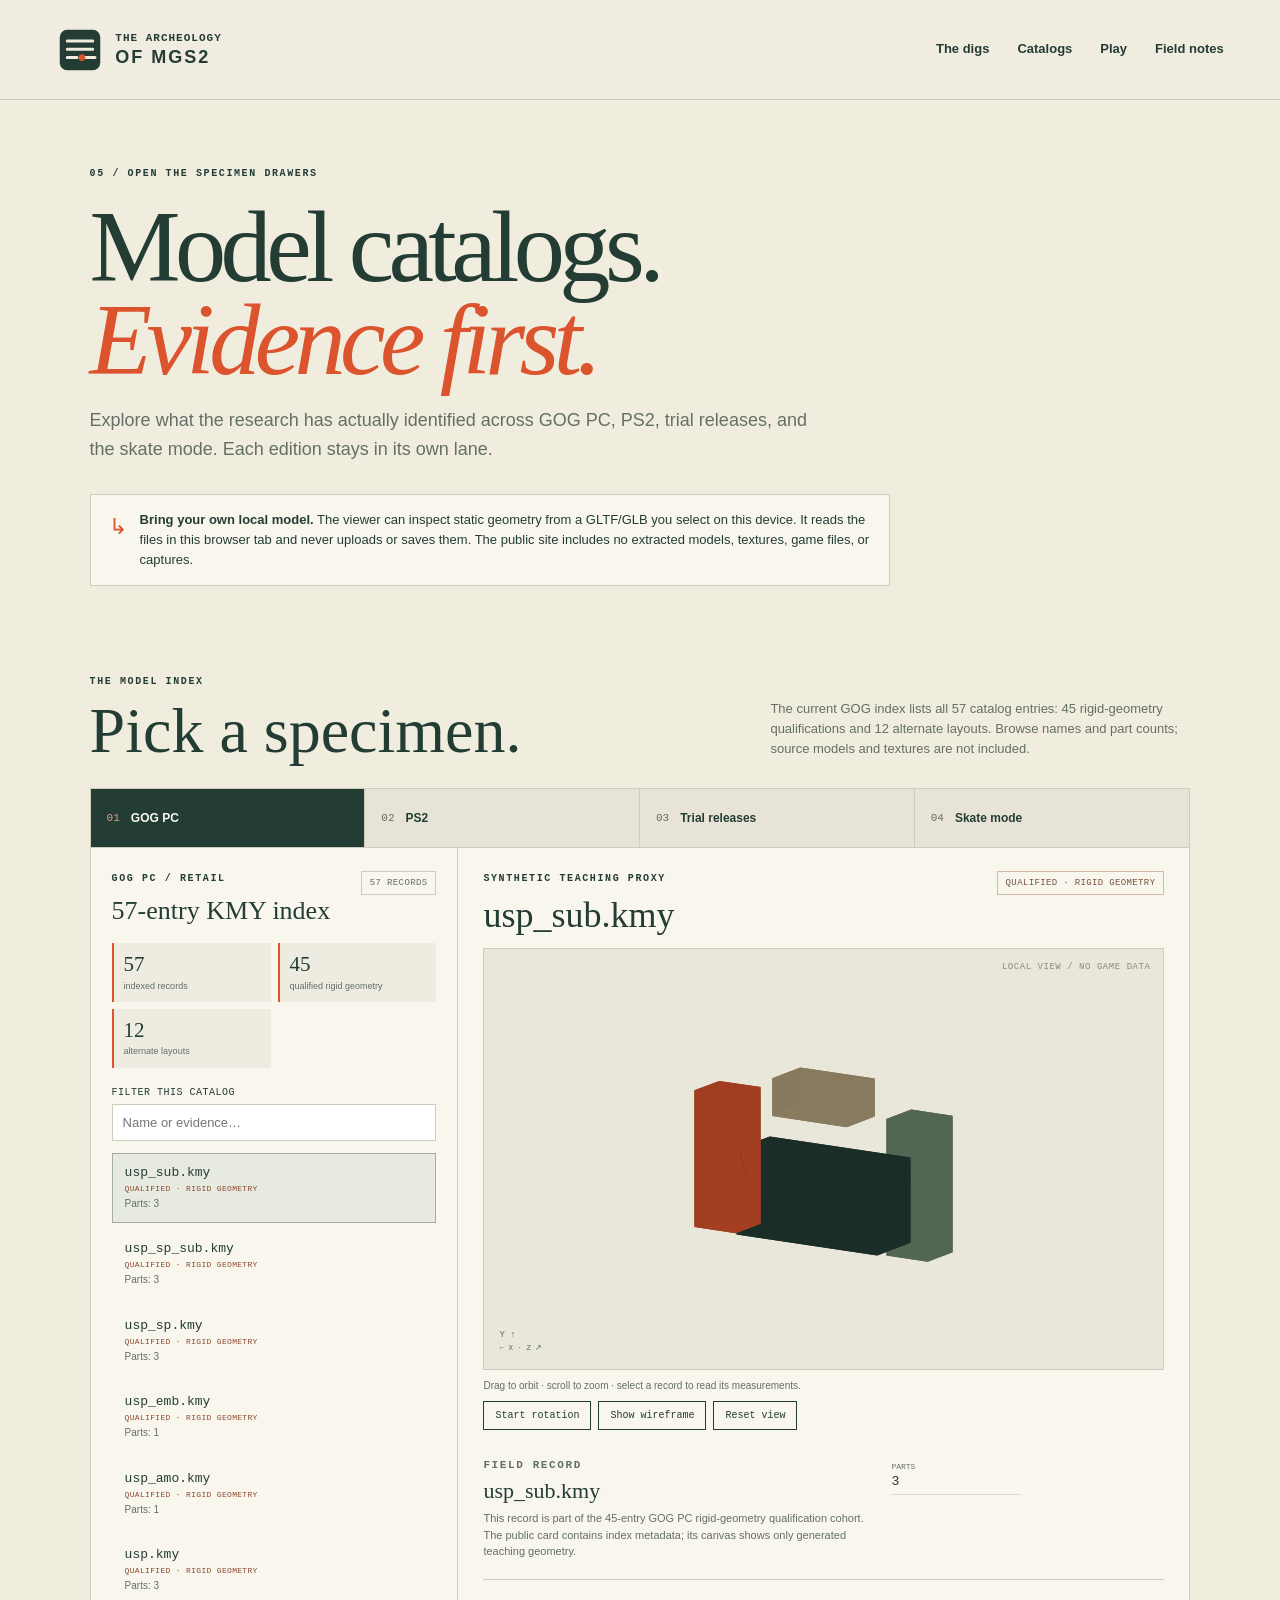
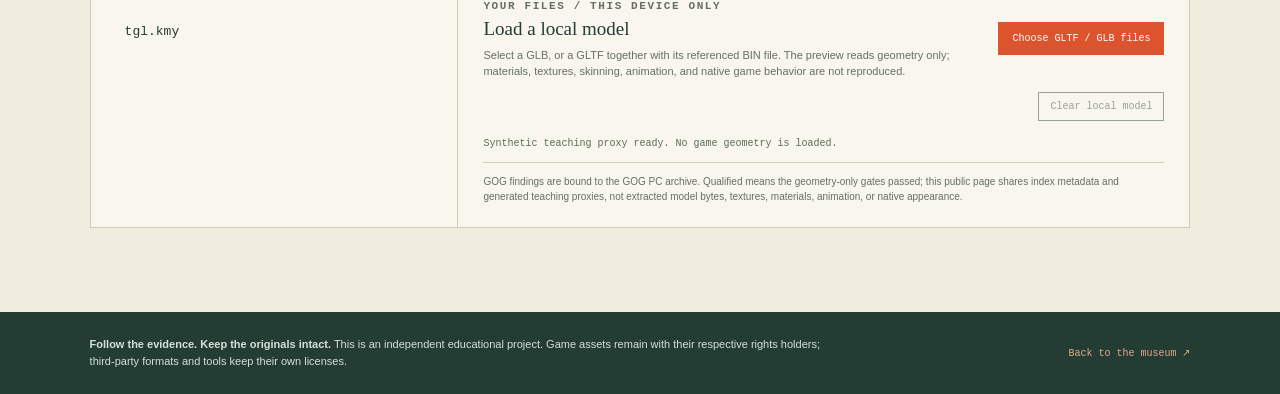
==== catalog.html @ cdf7284d "Add interactive model catalogs for MGS2 research" ====
<!doctype html>
<html lang="en">
<head>
  <meta charset="utf-8">
  <meta name="viewport" content="width=device-width,initial-scale=1">
  <meta name="theme-color" content="#233d35">
  <meta name="description" content="Browse evidence-backed MGS2 model catalogs and inspect synthetic teaching proxies or geometry from files on your own device.">
  <title>Model catalogs — The Archeology of MGS2</title>
  <link rel="icon" href="favicon.svg?v=20261018-archaeology-mark" type="image/svg+xml">
  <link rel="stylesheet" href="styles.css?v=20261018-archaeology-mark">
  <link rel="stylesheet" href="catalog.css">
  <script src="catalog.js" defer></script>
</head>
<body class="catalog-page">
  <a class="skip" href="#main">Skip to the catalog</a>
  <header class="site-header">
    <a class="brand" href="index.html" aria-label="The Archeology of MGS2 home"><svg class="brand-mark" viewBox="0 0 64 64" aria-hidden="true" focusable="false"><rect x="5" y="5" width="54" height="54" rx="10" fill="#233d35"/><path d="M15 20h34M15 31h34M15 42h13m11 0h13" fill="none" stroke="#f0eddf" stroke-width="4" stroke-linecap="round"/><circle cx="34.5" cy="42" r="4.5" fill="#db542d"/></svg><span>THE ARCHEOLOGY<br><b>OF MGS2</b></span></a>
    <nav aria-label="Main navigation"><a href="index.html#expeditions">The digs</a><a href="catalog.html" aria-current="page">Catalogs</a><a href="index.html#motion-table">Play</a><a href="PROGRESS_2026-10-18.md">Field notes</a></nav>
  </header>

  <main id="main">
    <section class="catalog-intro">
      <p class="eyebrow">05 / OPEN THE SPECIMEN DRAWERS</p>
      <h1>Model catalogs.<br><em>Evidence first.</em></h1>
      <p class="catalog-lede">Explore what the research has actually identified across GOG PC, PS2, trial releases, and the skate mode. Each edition stays in its own lane.</p>
      <div class="catalog-boundary"><span aria-hidden="true">↳</span><p><strong>Bring your own local model.</strong> The viewer can inspect static geometry from a GLTF/GLB you select on this device. It reads the files in this browser tab and never uploads or saves them. The public site includes no extracted models, textures, game files, or captures.</p></div>
    </section>

    <section class="catalog-room" id="catalog-picker" aria-labelledby="catalog-room-title">
      <div class="catalog-room-heading">
        <div><p class="eyebrow">THE MODEL INDEX</p><h2 id="catalog-room-title">Pick a specimen.</h2></div>
        <p id="catalog-summary">A small record can still tell a big story. Open an entry to inspect its evidence and a synthetic structural proxy.</p>
      </div>
      <div class="catalog-tabs" role="tablist" aria-label="Model catalogs">
        <button class="catalog-tab" id="catalog-tab-gog" role="tab" aria-selected="true" aria-controls="catalog-panel" data-edition="gog"><span>01</span> GOG PC</button>
        <button class="catalog-tab" id="catalog-tab-ps2" role="tab" aria-selected="false" aria-controls="catalog-panel" data-edition="ps2" tabindex="-1"><span>02</span> PS2</button>
        <button class="catalog-tab" id="catalog-tab-trials" role="tab" aria-selected="false" aria-controls="catalog-panel" data-edition="trials" tabindex="-1"><span>03</span> Trial releases</button>
        <button class="catalog-tab" id="catalog-tab-skate" role="tab" aria-selected="false" aria-controls="catalog-panel" data-edition="skate" tabindex="-1"><span>04</span> Skate mode</button>
      </div>
      <div class="catalog-layout" id="catalog-panel" role="tabpanel" aria-labelledby="catalog-tab-gog" tabindex="0">
        <aside class="catalog-index" aria-label="Catalog entries">
          <div class="index-heading"><div><p class="eyebrow" id="catalog-kicker">GOG PC / RETAIL</p><h3 id="catalog-title">Qualified specimens</h3></div><span class="catalog-count" id="catalog-count">5 records</span></div>
          <div class="catalog-stats" id="catalog-stats"></div>
          <label class="search-label" for="catalog-search">Filter this catalog</label>
          <input id="catalog-search" type="search" placeholder="Name or evidence…" autocomplete="off">
          <div id="catalog-results" class="catalog-results" role="listbox" aria-label="Specimens"></div>
        </aside>

        <section class="specimen-viewer" aria-label="Interactive specimen preview">
          <div class="viewer-heading">
            <div><p class="eyebrow" id="viewer-label">SYNTHETIC TEACHING PROXY</p><h3 id="specimen-name">Loading catalog…</h3></div>
            <span id="specimen-state" class="status-pill">METADATA VIEW</span>
          </div>
          <div class="canvas-frame">
            <canvas id="specimen-canvas" tabindex="0" role="img" aria-label="Interactive synthetic geometry proxy" aria-describedby="viewer-help"></canvas>
            <span class="canvas-axis" aria-hidden="true">Y ↑<br><small>← X · Z ↗</small></span>
            <span class="canvas-stamp" aria-hidden="true">LOCAL VIEW / NO GAME DATA</span>
          </div>
          <p id="viewer-help" class="viewer-help">Drag to orbit · scroll to zoom · select a record to read its measurements.</p>
          <div class="viewer-controls" role="group" aria-label="Preview controls">
            <button id="auto-spin" type="button" aria-pressed="false">Start rotation</button>
            <button id="wireframe" type="button" aria-pressed="false">Show wireframe</button>
            <button id="reset-view" type="button">Reset view</button>
          </div>
          <div class="selected-record">
            <div><p class="eyebrow">FIELD RECORD</p><h4 id="record-title">—</h4><p id="record-description"></p></div>
            <dl id="record-metrics" class="record-metrics"></dl>
          </div>
          <div class="local-import">
            <div><p class="eyebrow">YOUR FILES / THIS DEVICE ONLY</p><h4>Load a local model</h4><p>Select a GLB, or a GLTF together with its referenced BIN file. The preview reads geometry only; materials, textures, skinning, animation, and native game behavior are not reproduced.</p></div>
            <label class="file-button" for="local-model-files">Choose GLTF / GLB files</label>
            <input id="local-model-files" type="file" accept=".gltf,.glb,.bin,model/gltf+json,model/gltf-binary" multiple>
            <button id="clear-local-model" type="button" disabled>Clear local model</button>
          </div>
          <p id="import-status" class="import-status" role="status" aria-live="polite">Synthetic teaching proxy ready. No game geometry is loaded.</p>
          <p id="catalog-boundary" class="catalog-note"></p>
        </section>
      </div>
    </section>
  </main>

  <footer class="catalog-footer"><p><strong>Follow the evidence. Keep the originals intact.</strong> This is an independent educational project. Game assets remain with their respective rights holders; third-party formats and tools keep their own licenses.</p><a href="index.html">Back to the museum ↗</a></footer>
</body>
</html>
---- styles.css ----
:root{--paper:#f0eddf;--paper-light:#f8f6ed;--ink:#233d35;--muted:#647065;--line:#cccdbd;--orange:#db542d;--lime:#dce5b6;--mono:ui-monospace,SFMono-Regular,Consolas,monospace;--sans:-apple-system,BlinkMacSystemFont,"Segoe UI",sans-serif;--serif:Georgia,"Times New Roman",serif}
*{box-sizing:border-box}html{scroll-behavior:smooth;scroll-padding-top:115px}body{margin:0;background:var(--paper);color:var(--ink);font-family:var(--sans);font-size:16px;line-height:1.55}button,input{font:inherit}button,a,input{-webkit-tap-highlight-color:transparent}button{color:inherit;cursor:pointer}a{color:inherit;text-decoration:none}button:focus-visible,a:focus-visible,input:focus-visible,canvas:focus-visible,[tabindex="0"]:focus-visible{outline:3px solid var(--orange);outline-offset:5px}button{border:0;background:none}::selection{background:var(--orange);color:white}.skip{position:fixed;top:-100px;left:20px;padding:12px;background:var(--ink);color:white;z-index:30}.skip:focus{top:12px}p{margin:0 0 1em}h1,h2,h3{margin:0;font-weight:500}em{font-weight:400;color:var(--orange)}.site-header{position:sticky;top:0;z-index:10;display:flex;align-items:center;justify-content:space-between;gap:24px;min-height:100px;padding:18px max(4.4vw,22px);background:rgba(240,237,223,.97);border-bottom:1px solid var(--line)}.brand{display:flex;align-items:center;gap:11px;flex-shrink:0;font-family:var(--mono);font-size:11px;font-weight:600;line-height:1.45;letter-spacing:1px}.brand b{font-size:18px;font-family:var(--sans);letter-spacing:2px;line-height:1.2}.brand-symbol{font-family:var(--sans);font-size:53px;line-height:1;color:var(--orange)}nav{display:flex;gap:28px;font-size:13px;font-weight:600}nav a{position:relative;padding:8px 0}nav a:after{content:"";position:absolute;bottom:2px;left:0;width:0;height:2px;background:var(--orange);transition:width .2s}nav a:hover:after{width:100%}.passport-button{display:flex;align-items:center;gap:8px;border:1px solid #9ba593;border-radius:3px;padding:9px 12px;font-family:var(--mono);font-size:11px;white-space:nowrap}.passport-button>span:first-child{font-size:20px}.passport-button>span:last-child{color:var(--orange);font-weight:bold}.hero,.section{max-width:1380px;margin:auto;padding-left:6%;padding-right:6%}.hero{display:grid;grid-template-columns:1fr 1.1fr;gap:6%;align-items:center;padding-top:66px;padding-bottom:78px}.eyebrow{font-family:var(--mono);font-size:10px;font-weight:600;letter-spacing:1.6px;line-height:1.6}.live-dot{display:inline-block;width:7px;height:7px;background:var(--orange);border-radius:50%;margin-right:7px;vertical-align:1px}.hero h1{font:500 clamp(74px,8.2vw,118px)/.99 var(--serif);letter-spacing:-6px;margin:26px 0 30px}.hero h1 em{font-style:italic}.hero-intro{font-size:19px;line-height:1.65;margin-bottom:16px}.hero-intro strong{font-weight:600}.hero-description{max-width:385px;font-size:14px;color:var(--muted);line-height:1.9}.hero-actions{display:flex;align-items:center;gap:24px;margin-top:30px;flex-wrap:wrap}.button{display:inline-flex;justify-content:space-between;align-items:center;gap:30px;padding:15px 21px;font-size:12px;font-weight:600;border:1px solid var(--ink);border-radius:2px;transition:background .2s,transform .2s}.button:hover{transform:translateY(-2px)}.button-dark{background:var(--ink);color:var(--paper-light)}.button-dark:hover{background:#344d40}.button span{font-size:19px;font-weight:400}.text-link{font-size:12px;font-weight:650;display:inline-flex;gap:20px;align-items:center;border-bottom:1px solid currentColor;padding-bottom:4px}.text-link span{font-size:18px;font-weight:400}.hero-footnote{display:flex;align-items:center;gap:13px;margin-top:39px;color:var(--muted);font:10px/1.6 var(--mono)}.tiny-cross{font-size:33px;color:var(--orange);font-weight:200}.specimen{position:relative;min-width:0;align-self:center;scroll-margin-top:125px}.specimen-top,.workbench-title{display:flex;align-items:center;justify-content:space-between;gap:10px;font:9px/1.5 var(--mono);letter-spacing:1px;padding:13px 0;border-top:1px solid var(--ink)}.pill{font-size:8px;letter-spacing:.6px;padding:4px 7px;border:1px solid var(--ink);border-radius:20px;white-space:nowrap}.canvas-wrap{position:relative;height:407px;background:#dfe4d2;background-image:linear-gradient(#233d350a 1px,transparent 1px),linear-gradient(90deg,#233d350a 1px,transparent 1px);background-size:28px 28px;overflow:hidden;border:1px solid #bcc6ad}#rig-canvas{width:100%;height:100%;display:block;touch-action:pan-y;cursor:grab}#rig-canvas:active{cursor:grabbing}.canvas-coordinate{position:absolute;top:20px;left:20px;font:11px/1.65 var(--mono);color:#60705c;pointer-events:none}.canvas-coordinate span{font-size:9px}.specimen-label{position:absolute;left:18px;bottom:17px;pointer-events:none;font:9px var(--mono);background:var(--paper-light);padding:8px 9px;border:1px solid #b5c0a6;letter-spacing:.5px}.specimen-label .live-dot{width:5px;height:5px}.orbit-hint{position:absolute;right:16px;top:22px;font:9px var(--mono);color:#64745e;pointer-events:none}.corner{position:absolute;width:17px;height:17px;pointer-events:none}.top-left{top:7px;left:7px;border-top:1px solid var(--ink);border-left:1px solid var(--ink)}.bottom-right{bottom:7px;right:7px;border-bottom:1px solid var(--ink);border-right:1px solid var(--ink)}.motion-controls{display:flex;align-items:center;gap:13px;border:1px solid #b5c0a6;border-top:0;background:var(--paper-light);padding:13px 12px}.play-button{width:31px;height:31px;background:var(--ink);color:white;font-size:12px;border-radius:50%;flex-shrink:0}.timeline-label{font:9px var(--mono);white-space:nowrap}.timeline-label output{font-weight:700;margin-left:4px}.motion-controls input{width:100%;min-width:20px;accent-color:var(--orange);height:18px;cursor:pointer}.reset-button{font:10px var(--mono);white-space:nowrap;padding:5px}.specimen-bottom{display:flex;gap:14px;align-items:center;justify-content:space-between;padding:14px 0 7px;font:9px var(--mono)}.specimen-bottom label{white-space:nowrap;display:flex;align-items:center;gap:3px}.specimen-bottom input{accent-color:var(--ink);width:12px;height:12px;margin:0}.small-link{font-size:10px;border-bottom:1px solid currentColor;line-height:1.7;padding:0}.small-link:hover,.text-link:hover{color:var(--orange)}.specimen-caption{font:9px/1.8 var(--mono);color:var(--muted);max-width:480px}.ticker{display:flex;justify-content:space-evenly;gap:22px;align-items:center;flex-wrap:wrap;border-top:1px solid var(--line);border-bottom:1px solid var(--line);padding:15px 4%;font:9px var(--mono);letter-spacing:1.4px}.ticker span:nth-child(even){color:var(--orange);font-size:18px}.section{padding-top:88px;padding-bottom:88px}.section-heading{display:flex;justify-content:space-between;align-items:flex-end;gap:35px;margin-bottom:42px}.section-heading h2,.bit-intro h2,.closing-note h2{font:500 clamp(38px,4.5vw,62px)/1.09 var(--serif);letter-spacing:-2.5px;margin-top:14px}.section-heading>p{font-size:13px;line-height:1.9;max-width:330px;color:var(--muted);margin-bottom:3px}.edition-tabs{display:grid;grid-template-columns:repeat(4,1fr);border-bottom:1px solid #88977d}.edition-tabs button{text-align:left;padding:18px 12px 17px;position:relative;border-top:1px solid var(--line);transition:background .2s}.edition-tabs button+button{border-left:1px solid var(--line)}.edition-tabs button:hover{background:#e3e6d3}.edition-tabs button[aria-selected="true"]{background:var(--ink);color:var(--paper-light)}.edition-number{font:9px var(--mono);display:block;margin-bottom:12px;opacity:.65}.edition-tabs strong{font-size:15px;font-weight:600;display:block;margin-bottom:8px}.tab-status{font:8px var(--mono);letter-spacing:1px;opacity:.65}.tab-status.active{color:var(--lime);opacity:1}.edition-panel{display:grid;grid-template-columns:.85fr 1.6fr;border:1px solid var(--line);border-top:0;min-height:340px}.edition-graphic{background:#e5e7d7;display:flex;flex-direction:column;justify-content:center;align-items:center;padding:35px 20px;border-right:1px solid var(--line);overflow:hidden}.archive-disc{position:relative;width:200px;height:200px;border:1px solid #83947a;border-radius:50%;display:flex;align-items:center;justify-content:center;text-align:center;background:repeating-radial-gradient(circle,transparent 0,transparent 6px,#83947a18 7px,#83947a18 8px);transform:rotate(-12deg)}.archive-disc:after{content:"";position:absolute;width:29px;height:29px;border:1px solid #83947a;border-radius:50%;background:var(--paper);left:18px;top:50%;transform:translateY(-50%)}.archive-disc>span{font:11px var(--mono);background:#e5e7d7;padding:7px 15px}.archive-disc b{font:italic 51px/1.1 var(--serif);font-weight:500}.archive-disc small{position:absolute;bottom:29px;font:7px var(--mono);letter-spacing:2px}.graphic-coordinate{font:8px var(--mono);margin-top:23px;color:#6a795f;letter-spacing:.8px}.edition-copy{padding:38px 42px}.edition-copy h3{font:36px/1.2 var(--serif);letter-spacing:-1px;margin:10px 0 14px}.edition-copy>p:not(.eyebrow){font-size:13px;line-height:1.8;max-width:600px}.edition-facts{display:flex;gap:30px;margin:22px 0}.edition-facts span{font:9px/1.5 var(--mono);max-width:128px;color:var(--muted)}.edition-facts b{display:block;font:28px/1.25 var(--serif);color:var(--ink)}.boundary{font:10px/1.8 var(--mono)!important;color:var(--muted);border-left:2px solid var(--orange);padding-left:12px;margin:18px 0 21px}.boundary span{color:var(--orange);margin-right:3px}.bit-section{display:grid;grid-template-columns:.85fr 1.2fr;gap:8%;background:var(--ink);color:var(--paper-light);max-width:none;padding-left:max(6%,calc((100vw - 1215px)/2));padding-right:max(6%,calc((100vw - 1215px)/2));position:relative}.bit-intro h2 em{color:#f28d68}.bit-intro>p:not(.eyebrow){font-size:13px;line-height:1.85;max-width:330px;color:#c4cdbd;margin-top:22px}.bit-intro>.small-link{color:#e0e6cb;margin-bottom:35px}.challenge-label{font:8px var(--mono);letter-spacing:1.3px;color:#a7b995}.challenge{display:flex;align-items:center;gap:13px;margin:7px 0 0!important;color:var(--paper-light)!important}.challenge strong{font:italic 33px var(--serif);color:#f7aa87}.challenge button{margin-left:0;font-size:23px;padding:3px 8px}.challenge-feedback{font:9px/1.8 var(--mono)!important;margin-top:5px!important;min-height:30px}.bit-workbench{align-self:center;min-width:0;padding:23px 26px 20px;border:1px solid #78906a;background:#29453b}.workbench-title{border-top:0;padding:0 0 20px;color:#d4ddc8;font-size:8px;letter-spacing:.7px}.workbench-title span:last-child{font-size:7px;color:#acbba0;text-align:right}.bit-labels{display:flex;justify-content:space-between;font:8px var(--mono);color:#b8c8aa;margin:14px 0 8px}.bit-buttons{display:grid;grid-template-columns:repeat(12,minmax(0,1fr));gap:4px}.bit-buttons button{border:1px solid #739167;background:#dfe8cd;color:var(--ink);font:24px/1 var(--mono);padding:14px 0;min-width:0;transition:background .1s,transform .1s}.bit-buttons button:first-child{background:#f49b75;border-color:#f49b75}.bit-buttons button:hover{transform:translateY(-3px);background:white}.decoded-values{display:flex;align-items:center;gap:30px;margin:24px 0 25px;border-top:1px solid #78906a;border-bottom:1px solid #78906a;padding:22px 0}.decoded-values>div{flex:1}.decoded-values span:not(.decode-arrow){display:block;font:8px var(--mono);letter-spacing:1px;color:#bdcdb0;margin-bottom:9px}.decoded-values strong{font:36px/1 var(--mono);font-weight:400;letter-spacing:-2px}.decode-arrow{font-size:27px;color:#d4ddc8}.value-slider-label{display:flex;justify-content:space-between;font:9px var(--mono);color:#d4ddc8}.bit-workbench input{width:100%;accent-color:#f49b75;margin:17px 0;cursor:pointer}.formula{font:10px/1.8 var(--mono);color:#ebf0db;min-height:36px;margin-bottom:7px}.bit-footnote{font:8px/1.9 var(--mono);color:#aebf9e;margin-bottom:0}.evidence{padding-bottom:50px}.evidence-ladder{display:grid;grid-template-columns:repeat(4,1fr);gap:0;border-top:1px solid var(--ink)}.evidence-step{padding:24px 22px 18px 0;position:relative}.evidence-step+.evidence-step{padding-left:22px;border-left:1px solid var(--line)}.step-number{font:50px/1 var(--serif);color:#b9c2aa;display:block;margin-bottom:20px}.proof-state{font:7px var(--mono);letter-spacing:1px;padding:4px 6px;border:1px solid #a2b393;display:inline-block;margin-bottom:12px}.proof-state.checked{background:#e1e7cf}.proof-state.open{border-style:dashed;color:var(--muted)}.evidence-step h3{font-size:16px;font-weight:600;margin-bottom:13px}.evidence-step p{font-size:12px;line-height:1.85;margin-bottom:16px}.step-note{font:8px/1.8 var(--mono);color:var(--muted);display:block}.evidence-step.upcoming{color:#5e6e5c}.evidence-footer{display:flex;align-items:center;gap:20px;border-top:1px solid var(--line);padding-top:23px;margin-top:20px}.status-mark{font-size:33px;color:var(--orange)}.evidence-footer p{font-size:11px;line-height:1.8;max-width:640px;margin:0}.evidence-footer p strong{font-weight:650}.evidence-footer>a{margin-left:auto;flex-shrink:0;font:9px var(--mono);border-bottom:1px solid currentColor}.field-guide{padding-top:55px}.guide-search{display:flex;align-items:center;gap:10px;border-bottom:1px solid #a8b39b;padding:10px 0;width:290px;max-width:100%}.guide-search>span{font-size:25px}.guide-search input{width:100%;min-width:0;border:0;background:none;color:var(--ink);font:11px var(--mono);padding:5px}.guide-search kbd{white-space:nowrap;font:9px var(--mono);border:1px solid #bcc3ad;padding:3px 5px;color:#65725f}.guide-list{border-top:1px solid var(--ink)}.guide-row{display:grid;grid-template-columns:65px 1fr 200px 45px;align-items:center;gap:15px;text-align:left;width:100%;padding:26px 15px 26px 0;border-bottom:1px solid var(--line);transition:background .2s,padding .2s}.guide-row:hover{background:#e3e6d5;padding-left:12px}.guide-row .note-number{font:10px var(--mono);color:var(--muted)}.guide-row h3{font:25px/1.2 var(--serif);letter-spacing:-.5px}.guide-row p{font-size:11px;color:var(--muted);margin:6px 0 0}.guide-row .note-category{font:8px var(--mono);letter-spacing:1px;color:#65725f;text-align:right}.guide-row .note-arrow{font-size:25px;justify-self:end;color:var(--orange)}.empty-search{padding:30px;font:12px var(--mono)}.closing-note{position:relative;border-top:1px solid var(--line);text-align:center;padding-top:66px;padding-bottom:70px;background-image:radial-gradient(#7b8b6522 .7px,transparent .7px);background-size:13px 13px}.closing-symbol{display:block;font-size:45px;color:var(--orange);line-height:1;margin-bottom:20px}.closing-note h2{margin:15px 0 24px}.closing-note>p:not(.eyebrow){font-size:13px;line-height:2;margin-bottom:28px}.closing-note .button{gap:35px}.closing-note .eyebrow{background:var(--paper);display:inline-block}footer{background:var(--ink);color:var(--paper);padding:35px 6%;display:flex;justify-content:space-between;align-items:center;gap:35px}footer p{font-size:9px;line-height:1.8;color:#c0cbb5;margin:0;max-width:400px}footer>div{display:flex;flex-direction:column;align-items:flex-end;gap:8px;font:9px var(--mono)}footer>div>span{font-size:7px;color:#aabb98;margin-top:6px}.footer-brand .brand-symbol{font-size:42px}.footer-brand b{font-size:15px}.footer-brand{font-size:9px}dialog{border:1px solid var(--ink);border-radius:3px;background:var(--paper-light);color:var(--ink);width:min(680px,92vw);max-height:86vh;padding:0;box-shadow:0 20px 90px #112b3266}dialog::backdrop{background:#142b25ac;backdrop-filter:blur(4px)}.reader-top{display:flex;align-items:center;justify-content:space-between;padding:15px 29px;border-bottom:1px solid var(--line);position:sticky;top:0;background:var(--paper-light);z-index:1}.reader-top .eyebrow{margin:0}.close-button{font-size:30px;line-height:1;padding:2px 7px}#reader-body{padding:27px 34px 35px}#reader-body h2{font:42px/1.1 var(--serif);letter-spacing:-1px;margin:0 0 25px}#reader-body p{font-size:14px;line-height:1.9}#reader-body h3{font-size:16px;font-weight:700;margin:27px 0 12px}#reader-body .note-callout{background:#e4ead7;border-left:3px solid var(--orange);padding:15px 18px;font:11px/1.9 var(--mono);margin:23px 0}.pass-stamps{display:flex;gap:18px;flex-wrap:wrap;margin:30px 0}.pass-stamp{border:2px dashed #a9b49c;border-radius:50%;width:145px;height:145px;display:flex;flex-direction:column;align-items:center;justify-content:center;text-align:center;font:10px/1.8 var(--mono);transform:rotate(-8deg);color:#78866c}.pass-stamp b{font-size:29px;font-weight:400;line-height:1.5}.pass-stamp.collected{color:var(--orange);border:2px solid var(--orange)}.toast{position:fixed;bottom:24px;left:50%;transform:translate(-50%,25px);background:var(--ink);border:1px solid #7c936c;color:var(--paper-light);padding:13px 20px;font:11px var(--mono);z-index:30;opacity:0;pointer-events:none;transition:opacity .2s,transform .2s;max-width:90vw;text-align:center}.toast.visible{opacity:1;transform:translate(-50%,0)}.noscript{padding:25px;background:#e5e9d5;font:12px var(--mono)}
@media(min-width:1500px){.hero,.section:not(.bit-section){padding-left:75px;padding-right:75px}.hero h1{font-size:125px}}
@media(max-width:1050px){.site-header{gap:15px;padding-left:4%;padding-right:4%}nav{gap:18px;font-size:11px}.passport-button{font-size:10px;padding:7px}.hero{gap:5%;padding-left:5%;padding-right:5%;padding-top:50px}.hero h1{font-size:91px;letter-spacing:-5px}.canvas-wrap{height:385px}.specimen-bottom{gap:8px;flex-wrap:wrap}.specimen-top{font-size:8px}.pill{font-size:7px}.edition-copy{padding:30px}.edition-graphic{padding:20px}.archive-disc{width:175px;height:175px}.evidence-step h3{font-size:14px}.evidence-step p{font-size:11px}.proof-state{font-size:6px;letter-spacing:.6px}.bit-section{gap:6%;padding-left:5%;padding-right:5%}.bit-workbench{padding:20px}.decoded-values{gap:15px}.decoded-values strong{font-size:31px}.guide-row{grid-template-columns:45px 1fr 140px 30px}footer{gap:20px}footer p{max-width:300px}}
@media(max-width:780px){html{scroll-padding-top:130px}.site-header{flex-wrap:wrap;min-height:115px;padding:12px 5%;gap:8px}.brand-symbol{font-size:43px}.brand{font-size:9px}.brand b{font-size:15px}nav{order:3;width:100%;justify-content:space-between;font-size:11px;gap:12px}nav a{padding:4px 0}.passport-button{margin-left:auto}.hero{grid-template-columns:1fr;padding-top:38px;padding-bottom:38px;gap:36px}.hero h1{font-size:clamp(76px,13vw,106px);line-height:.98;margin:22px 0 25px}.hero-intro{font-size:17px}.hero-description{max-width:500px;font-size:13px}.hero-footnote{margin-top:26px}.hero-actions{margin-top:23px}.specimen{max-width:610px;width:100%;justify-self:center}.canvas-wrap{height:410px}.specimen-bottom{flex-wrap:nowrap;font-size:9px}.specimen-top{font-size:9px}.pill{font-size:8px}.ticker{gap:13px;padding:12px 5%;font-size:7px;letter-spacing:.8px}.ticker span:nth-last-child(-n+2){display:none}.section{padding-top:55px;padding-bottom:55px;padding-left:5%;padding-right:5%}.section-heading{align-items:flex-start;flex-direction:column;gap:20px;margin-bottom:27px}.section-heading h2,.bit-intro h2,.closing-note h2{font-size:47px;letter-spacing:-2px}.section-heading>p{max-width:500px;font-size:12px}.edition-tabs button{padding:13px 9px}.edition-tabs strong{font-size:13px}.edition-number{margin-bottom:7px}.tab-status{font-size:6px;letter-spacing:.5px}.edition-panel{grid-template-columns:1fr}.edition-graphic{padding:24px;flex-direction:row;gap:25px;border-right:0;border-bottom:1px solid var(--line);justify-content:flex-start}.archive-disc{width:105px;height:105px;flex-shrink:0}.archive-disc b{font-size:28px}.archive-disc>span{font-size:8px;padding:5px}.archive-disc:after{width:16px;height:16px;left:10px}.archive-disc small{font-size:4px;bottom:13px}.graphic-coordinate{margin:0;font-size:8px;max-width:130px;line-height:1.8}.edition-copy{padding:28px}.edition-copy h3{font-size:32px}.edition-facts{gap:25px}.bit-section{grid-template-columns:1fr;gap:30px}.bit-intro>p:not(.eyebrow){max-width:520px}.bit-intro>.small-link{margin-bottom:24px}.bit-workbench{padding:25px}.bit-buttons button{font-size:25px;padding:18px 0}.decoded-values strong{font-size:36px}.evidence-ladder{grid-template-columns:repeat(2,1fr)}.evidence-step{padding:21px 22px 21px 0;border-bottom:1px solid var(--line)}.evidence-step+.evidence-step{padding-left:22px}.evidence-step:nth-child(3){border-left:0;padding-left:0}.evidence-step h3{font-size:16px}.evidence-step p{font-size:12px}.proof-state{font-size:7px}.evidence-footer{flex-wrap:wrap;gap:12px}.evidence-footer p{flex:1;font-size:10px;min-width:230px}.evidence-footer>a{margin-left:45px}.guide-search{width:100%}.guide-row{grid-template-columns:32px 1fr 22px;gap:10px;padding-top:22px;padding-bottom:22px}.guide-row .note-category{display:none}.guide-row h3{font-size:22px}.guide-row p{font-size:10px}.closing-note{padding-top:45px;padding-bottom:45px}.closing-note>p:not(.eyebrow){font-size:12px}footer{flex-wrap:wrap;padding:30px 5%;gap:25px}footer p{max-width:320px;flex:1;min-width:180px}footer>div{width:100%;flex-direction:row;justify-content:space-between;font-size:9px}.reader-top{padding-left:20px;padding-right:15px}#reader-body{padding:23px}#reader-body h2{font-size:34px}}
@media(max-width:440px){.passport-button{font-size:9px;gap:5px;padding:6px 8px}.hero h1{font-size:76px}.hero-actions{gap:18px}.button{padding:13px 16px;font-size:11px;gap:20px}.hero-intro{font-size:16px}.canvas-wrap{height:355px}.orbit-hint{right:10px;font-size:8px}.specimen-label{font-size:8px;left:12px}.specimen-top{font-size:7px}.pill{font-size:6px}.specimen-bottom{font-size:8px;gap:7px}.specimen-bottom .small-link{font-size:8px}.motion-controls{gap:9px;padding:10px}.timeline-label{font-size:8px}.reset-button{font-size:9px}.ticker{font-size:6px;gap:8px}.edition-tabs strong{font-size:11px}.edition-tabs button{padding-left:7px;padding-right:5px}.tab-status{font-size:5px;letter-spacing:.1px}.section-heading h2,.bit-intro h2,.closing-note h2{font-size:41px}.edition-copy{padding:23px}.edition-facts{gap:15px}.edition-facts span{font-size:8px}.edition-facts b{font-size:25px}.bit-workbench{padding:20px 15px}.bit-buttons{grid-template-columns:repeat(6,minmax(0,1fr));gap:5px}.bit-buttons button{padding:12px 0;font-size:25px}.workbench-title{font-size:7px;gap:7px}.workbench-title span:last-child{font-size:6px}.evidence-step h3{font-size:14px}.evidence-step+.evidence-step{padding-left:15px}.evidence-step p{font-size:11px}.proof-state{font-size:6px;letter-spacing:.4px}.step-note{font-size:7px}.guide-row h3{font-size:20px}.pass-stamps{gap:10px}.pass-stamp{width:115px;height:115px;font-size:8px}.pass-stamp b{font-size:25px}}
.sr-only{position:absolute;width:1px;height:1px;padding:0;margin:-1px;overflow:hidden;clip:rect(0,0,0,0);white-space:nowrap;border:0}
.guide-row .note-title{display:block;font:25px/1.2 var(--serif);letter-spacing:-.5px}.guide-row .note-description{display:block;font-size:11px;color:var(--muted);margin:6px 0 0}
@media(max-width:780px){.guide-row .note-title{font-size:22px}.guide-row .note-description{font-size:10px}}
@media(max-width:440px){.guide-row .note-title{font-size:20px}}
@media(prefers-reduced-motion:reduce){html{scroll-behavior:auto}*,*:before,*:after{transition:none!important;animation:none!important}}
@media print{.site-header,canvas,.motion-controls,.specimen-bottom,.bit-workbench,.passport-button,dialog,.toast{display:none!important}.hero,.section{display:block;padding:25px}.hero h1{font-size:60px}.evidence-ladder{grid-template-columns:repeat(2,1fr)}body{background:white;color:black}.bit-section,footer{background:white;color:black}footer p{color:black}}
.brand-mark{display:block;width:48px;height:48px;flex:0 0 48px}.brand>span{white-space:nowrap}.closing-mark{display:block;width:50px;height:50px;margin:0 auto 20px}.ticker .ticker-separator{font-size:15px;line-height:1;color:var(--orange)}
@media(max-width:780px){.brand-mark{width:43px;height:43px;flex-basis:43px}.closing-mark{width:45px;height:45px}}
---- catalog.css ----
.catalog-page{background:var(--paper);color:var(--ink)}
.catalog-page .site-header{position:relative}
.catalog-page main{max-width:1500px;margin:0 auto}
.catalog-intro{padding:66px 7% 46px}
.catalog-intro h1{font:clamp(58px,8vw,112px)/.91 var(--serif);letter-spacing:-.055em;margin:18px 0 20px}
.catalog-intro h1 em,.catalog-room h2 em{color:var(--orange);font-style:italic}
.catalog-lede{max-width:720px;font-size:18px;line-height:1.6;color:var(--muted)}
.catalog-boundary{display:flex;gap:13px;max-width:800px;margin-top:30px;padding:15px 18px;border:1px solid var(--line);background:var(--paper-light)}
.catalog-boundary>span{color:var(--orange);font-size:22px}
.catalog-boundary p{margin:0;line-height:1.55;font-size:13px}
.catalog-room{padding:42px 7% 84px}
.catalog-room-heading{display:flex;align-items:end;justify-content:space-between;gap:30px;margin-bottom:25px}
.catalog-room-heading h2{font:clamp(39px,5vw,64px)/.98 var(--serif);margin:7px 0 0}
.catalog-room-heading>p{max-width:420px;color:var(--muted);font-size:13px;line-height:1.55;margin:0 0 4px}
.catalog-tabs{display:grid;grid-template-columns:repeat(4,minmax(0,1fr));border:1px solid var(--line);border-bottom:0}
.catalog-tab{display:flex;align-items:center;gap:11px;min-height:58px;padding:12px 16px;border:0;border-right:1px solid var(--line);background:#e7e4d7;color:var(--ink);font:600 12px var(--sans);text-align:left;cursor:pointer}
.catalog-tab:last-child{border-right:0}
.catalog-tab span{font:11px var(--mono);color:var(--muted)}
.catalog-tab[aria-selected=true]{background:var(--ink);color:var(--paper-light)}
.catalog-tab[aria-selected=true] span{color:#d6a08a}
.catalog-tab:focus-visible,.viewer-controls button:focus-visible,.file-button:focus-within{outline:3px solid var(--orange);outline-offset:2px}
.catalog-layout{display:grid;grid-template-columns:minmax(260px,.78fr) minmax(0,1.55fr);border:1px solid var(--line);background:var(--paper-light);min-height:730px}
.catalog-index{padding:23px 21px;border-right:1px solid var(--line);display:flex;flex-direction:column;min-width:0}
.index-heading{display:flex;align-items:start;justify-content:space-between;gap:12px}
.index-heading h3{font:26px/1.05 var(--serif);margin:5px 0 0}
.catalog-count,.status-pill{font:9px var(--mono);letter-spacing:.04em;text-transform:uppercase;color:var(--muted);border:1px solid var(--line);padding:6px 8px;white-space:nowrap}
.catalog-stats{display:grid;grid-template-columns:1fr 1fr;gap:7px;margin:19px 0}
.catalog-stat{padding:10px;background:#eeece1;border-left:2px solid var(--orange)}
.catalog-stat strong{display:block;font:21px/1.1 var(--serif)}
.catalog-stat span{display:block;font-size:9px;color:var(--muted);line-height:1.4;margin-top:3px}
.search-label{font:10px var(--mono);text-transform:uppercase;letter-spacing:.05em;margin:0 0 6px}
#catalog-search{width:100%;border:1px solid var(--line);border-radius:0;background:white;padding:10px;color:var(--ink);font:13px var(--sans)}
.catalog-results{display:grid;gap:6px;overflow:auto;max-height:490px;margin-top:12px}
.catalog-item{width:100%;text-align:left;padding:11px 12px;border:1px solid transparent;background:transparent;color:var(--ink);cursor:pointer}
.catalog-item:hover{background:#eeece1}
.catalog-item[aria-selected=true]{border-color:#a5ad9e;background:#e7eadf}
.catalog-item strong{display:block;font:13px var(--mono);overflow-wrap:anywhere}
.catalog-item span{display:block;font-size:10px;color:var(--muted);line-height:1.45;margin-top:4px}
.catalog-item .item-status{font:8px var(--mono);letter-spacing:.04em;text-transform:uppercase;color:#8d492f}
.empty-results{font-size:12px;color:var(--muted);padding:12px}
.specimen-viewer{padding:23px 25px;min-width:0}
.viewer-heading{display:flex;justify-content:space-between;align-items:start;gap:15px;margin-bottom:13px}
.viewer-heading h3{font:clamp(24px,3vw,36px)/1.05 var(--serif);margin:5px 0 0;overflow-wrap:anywhere}
.status-pill{color:#7a543e;border-color:#d3bba9}
.canvas-frame{position:relative;background:#e9e6da;border:1px solid var(--line);overflow:hidden}
#specimen-canvas{display:block;width:100%;height:420px;touch-action:none;cursor:grab}
#specimen-canvas:active{cursor:grabbing}
.canvas-axis,.canvas-stamp{position:absolute;pointer-events:none;font:9px/1.5 var(--mono);color:#56685a}
.canvas-axis{left:15px;bottom:13px}
.canvas-stamp{right:13px;top:12px;color:#8a897e;letter-spacing:.06em}
.viewer-help{font-size:10px;color:var(--muted);margin:8px 0}
.viewer-controls{display:flex;flex-wrap:wrap;gap:7px}
.viewer-controls button,.local-import>button{border:1px solid var(--ink);border-radius:0;background:transparent;color:var(--ink);padding:8px 11px;font:10px var(--mono);cursor:pointer}
.viewer-controls button[aria-pressed=true]{background:var(--ink);color:var(--paper-light)}
.selected-record{display:grid;grid-template-columns:minmax(0,1fr) minmax(150px,.7fr);gap:18px;padding:19px 0;border-bottom:1px solid var(--line);margin-top:8px}
.selected-record h4,.local-import h4{font:22px/1.1 var(--serif);margin:5px 0 7px}
.selected-record p,.local-import p{font-size:11px;line-height:1.5;color:var(--muted);margin:0;max-width:620px}
.record-metrics{display:grid;grid-template-columns:1fr 1fr;gap:5px 13px;margin:0;align-content:start}
.record-metrics div{padding:5px 0;border-bottom:1px solid #dddbce}
.record-metrics dt{font:8px var(--mono);color:var(--muted);text-transform:uppercase}
.record-metrics dd{font:13px var(--mono);margin:3px 0 0}
.local-import{display:grid;grid-template-columns:minmax(0,1fr) auto;gap:12px;align-items:center;padding:18px 0 8px}
.local-import .eyebrow{margin:0 0 2px}
.local-import h4{font-size:19px}
.local-import p{max-width:650px}
.file-button{display:inline-block;border:1px solid var(--orange);background:var(--orange);color:white;padding:10px 13px;font:10px var(--mono);cursor:pointer;text-align:center}
#local-model-files{position:absolute;width:1px;height:1px;overflow:hidden;clip:rect(0 0 0 0);clip-path:inset(50%);white-space:nowrap}
#local-model-files:focus-visible+.file-button{outline:3px solid var(--ink);outline-offset:3px}
.local-import>button{grid-column:2;justify-self:end}
.local-import>button:disabled{opacity:.45;cursor:not-allowed}
.import-status{min-height:18px;font:10px/1.5 var(--mono);color:#596d58;margin:7px 0}
.import-status[data-error=true]{color:#9b321f}
.catalog-note{border-top:1px solid var(--line);padding-top:11px;margin:8px 0 0;font-size:10px;line-height:1.5;color:var(--muted)}
.catalog-footer{display:flex;justify-content:space-between;gap:24px;padding:24px 7%;background:var(--ink);color:var(--paper-light)}
.catalog-footer p{max-width:740px;font-size:11px;line-height:1.55;margin:0;color:#d8e0d7}
.catalog-footer a{color:#e6a58e;font:10px var(--mono);white-space:nowrap}
@media(max-width:900px){.catalog-intro{padding-top:45px}.catalog-layout{grid-template-columns:minmax(220px,.72fr) minmax(0,1.4fr)}.catalog-index{padding:18px 14px}.specimen-viewer{padding:18px}.catalog-tab{padding:10px;font-size:10px}.catalog-room{padding-left:5%;padding-right:5%}}
@media(max-width:680px){.catalog-page .site-header{min-height:100px}.catalog-page .site-header nav{order:3;width:100%;justify-content:space-between;font-size:10px}.catalog-intro{padding:35px 5% 28px}.catalog-intro h1{font-size:clamp(54px,13vw,84px)}.catalog-lede{font-size:15px}.catalog-room{padding:28px 4% 50px}.catalog-room-heading{display:block}.catalog-room-heading>p{margin-top:12px}.catalog-tabs{grid-template-columns:1fr 1fr}.catalog-tab:nth-child(2){border-right:0}.catalog-tab:nth-child(-n+2){border-bottom:1px solid var(--line)}.catalog-layout{grid-template-columns:1fr}.catalog-index{border-right:0;border-bottom:1px solid var(--line)}.catalog-results{grid-template-columns:1fr 1fr;max-height:280px}.catalog-item{padding:9px}.specimen-viewer{padding:16px}.selected-record{grid-template-columns:1fr}.record-metrics{max-width:440px}.local-import{grid-template-columns:1fr}.local-import>button{grid-column:1;justify-self:start}.file-button{justify-self:start}#specimen-canvas{height:340px}.catalog-footer{display:block;padding:22px 5%}.catalog-footer a{display:inline-block;margin-top:14px}}
@media(max-width:390px){.catalog-tabs .catalog-tab{gap:6px;font-size:9px;padding:9px 7px}.catalog-results{grid-template-columns:1fr}.catalog-count{font-size:8px}.canvas-stamp{font-size:7px}.catalog-page .site-header nav{gap:6px}.catalog-page .brand{font-size:8px}}
@media(prefers-reduced-motion:reduce){.catalog-page *{scroll-behavior:auto!important;transition:none!important}}
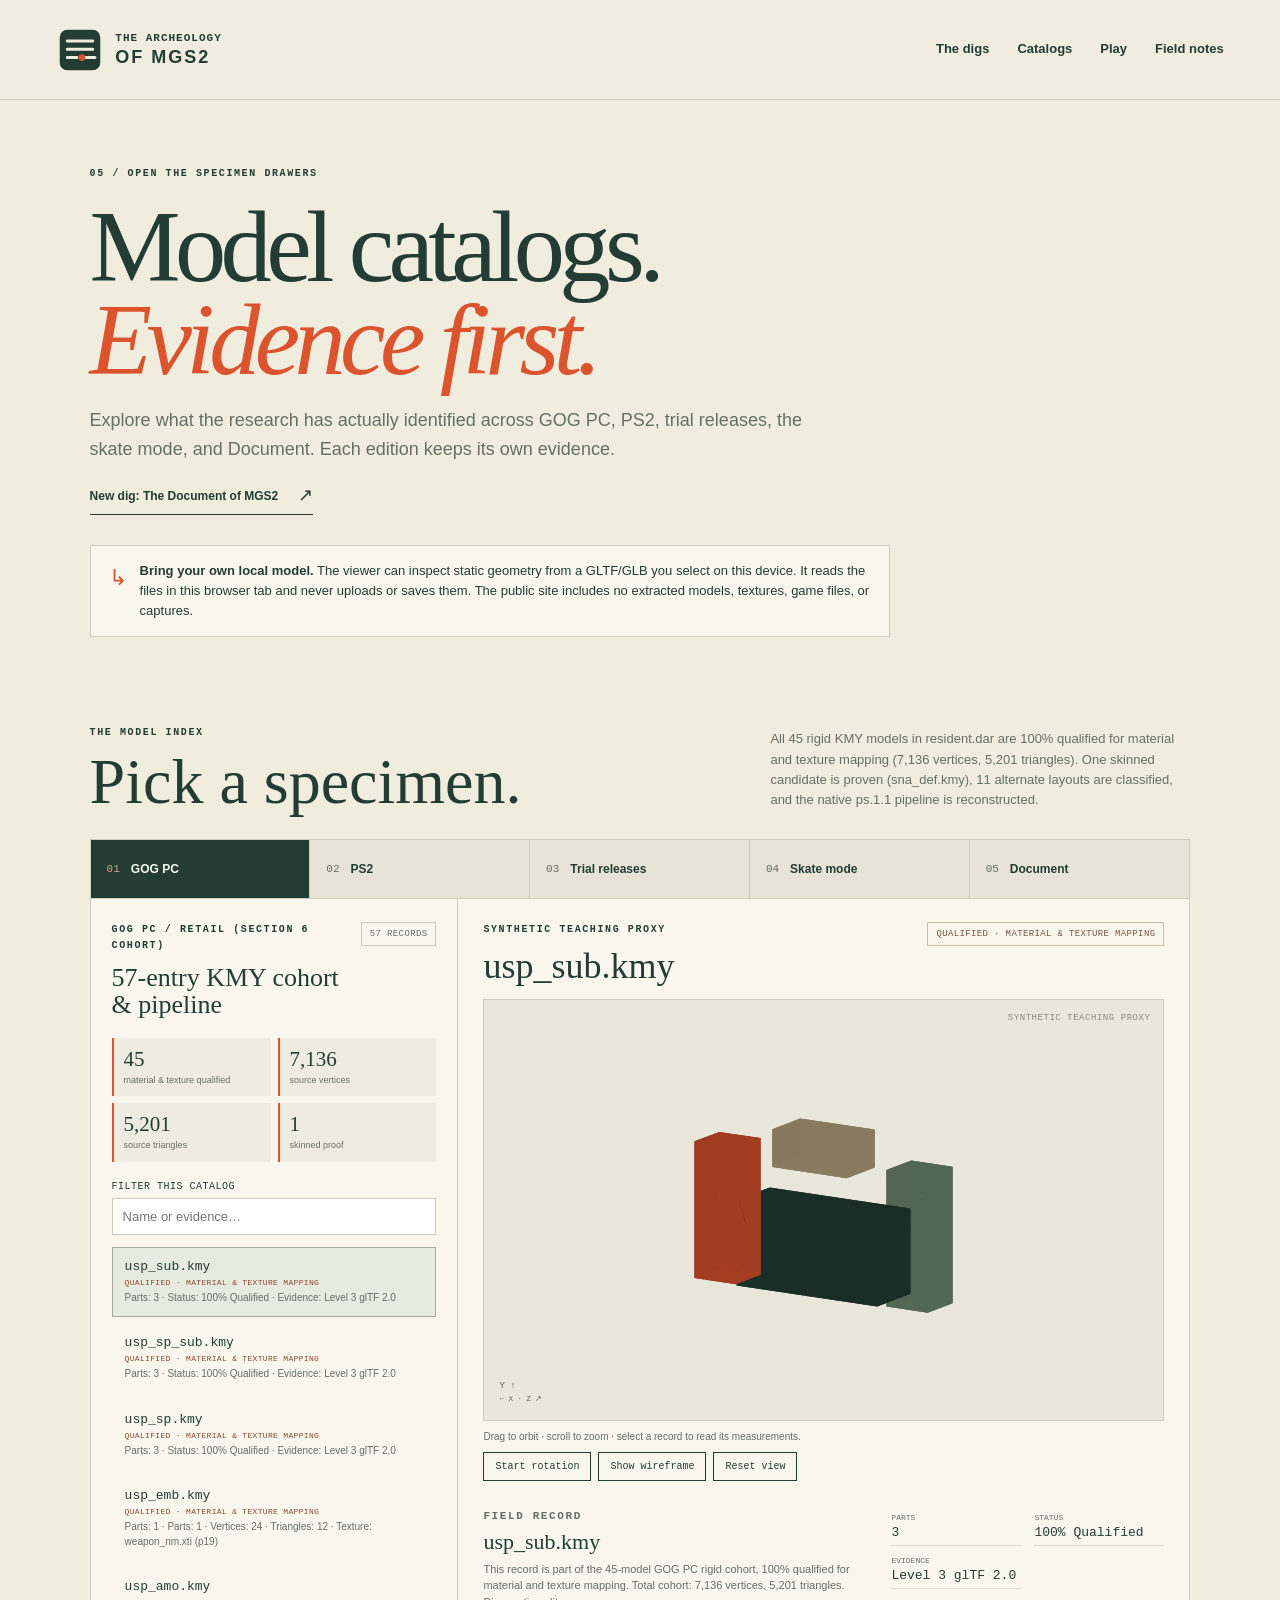
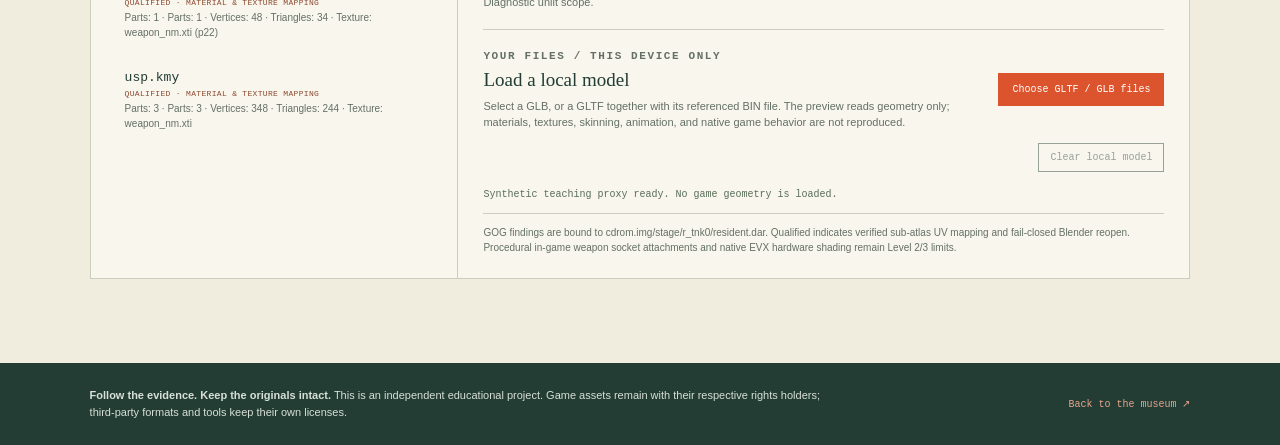
==== commit 03df633b: "Add Document of MGS2 specimens and comparison room" ====
--- a/catalog.html
+++ b/catalog.html
@@ -7,9 +7,9 @@
   <meta name="description" content="Browse evidence-backed MGS2 model catalogs and inspect synthetic teaching proxies or geometry from files on your own device.">
   <title>Model catalogs — The Archeology of MGS2</title>
   <link rel="icon" href="favicon.svg?v=20261018-archaeology-mark" type="image/svg+xml">
-  <link rel="stylesheet" href="styles.css?v=20261018-archaeology-mark">
-  <link rel="stylesheet" href="catalog.css">
-  <script src="catalog.js" defer></script>
+  <link rel="stylesheet" href="styles.css?v=20261023-document">
+  <link rel="stylesheet" href="catalog.css?v=20261023-document">
+  <script src="catalog.js?v=20261023-document" defer></script>
 </head>
 <body class="catalog-page">
   <a class="skip" href="#main">Skip to the catalog</a>
@@ -22,7 +22,8 @@
     <section class="catalog-intro">
       <p class="eyebrow">05 / OPEN THE SPECIMEN DRAWERS</p>
       <h1>Model catalogs.<br><em>Evidence first.</em></h1>
-      <p class="catalog-lede">Explore what the research has actually identified across GOG PC, PS2, trial releases, and the skate mode. Each edition stays in its own lane.</p>
+      <p class="catalog-lede">Explore what the research has actually identified across GOG PC, PS2, trial releases, the skate mode, and Document. Each edition keeps its own evidence.</p>
+      <p><a class="text-link" href="document.html">New dig: The Document of MGS2 <span aria-hidden="true">↗</span></a></p>
       <div class="catalog-boundary"><span aria-hidden="true">↳</span><p><strong>Bring your own local model.</strong> The viewer can inspect static geometry from a GLTF/GLB you select on this device. It reads the files in this browser tab and never uploads or saves them. The public site includes no extracted models, textures, game files, or captures.</p></div>
     </section>
 
@@ -36,6 +37,7 @@
         <button class="catalog-tab" id="catalog-tab-ps2" role="tab" aria-selected="false" aria-controls="catalog-panel" data-edition="ps2" tabindex="-1"><span>02</span> PS2</button>
         <button class="catalog-tab" id="catalog-tab-trials" role="tab" aria-selected="false" aria-controls="catalog-panel" data-edition="trials" tabindex="-1"><span>03</span> Trial releases</button>
         <button class="catalog-tab" id="catalog-tab-skate" role="tab" aria-selected="false" aria-controls="catalog-panel" data-edition="skate" tabindex="-1"><span>04</span> Skate mode</button>
+        <button class="catalog-tab" id="catalog-tab-document" role="tab" aria-selected="false" aria-controls="catalog-panel" data-edition="document" tabindex="-1"><span>05</span> Document</button>
       </div>
       <div class="catalog-layout" id="catalog-panel" role="tabpanel" aria-labelledby="catalog-tab-gog" tabindex="0">
         <aside class="catalog-index" aria-label="Catalog entries">
@@ -54,7 +56,7 @@
           <div class="canvas-frame">
             <canvas id="specimen-canvas" tabindex="0" role="img" aria-label="Interactive synthetic geometry proxy" aria-describedby="viewer-help"></canvas>
             <span class="canvas-axis" aria-hidden="true">Y ↑<br><small>← X · Z ↗</small></span>
-            <span class="canvas-stamp" aria-hidden="true">LOCAL VIEW / NO GAME DATA</span>
+            <span class="canvas-stamp" id="canvas-stamp" aria-hidden="true">SYNTHETIC TEACHING PROXY</span>
           </div>
           <p id="viewer-help" class="viewer-help">Drag to orbit · scroll to zoom · select a record to read its measurements.</p>
           <div class="viewer-controls" role="group" aria-label="Preview controls">
--- a/styles.css
+++ b/styles.css
@@ -12,3 +12,5 @@
 @media print{.site-header,canvas,.motion-controls,.specimen-bottom,.bit-workbench,.passport-button,dialog,.toast{display:none!important}.hero,.section{display:block;padding:25px}.hero h1{font-size:60px}.evidence-ladder{grid-template-columns:repeat(2,1fr)}body{background:white;color:black}.bit-section,footer{background:white;color:black}footer p{color:black}}
 .brand-mark{display:block;width:48px;height:48px;flex:0 0 48px}.brand>span{white-space:nowrap}.closing-mark{display:block;width:50px;height:50px;margin:0 auto 20px}.ticker .ticker-separator{font-size:15px;line-height:1;color:var(--orange)}
 @media(max-width:780px){.brand-mark{width:43px;height:43px;flex-basis:43px}.closing-mark{width:45px;height:45px}}
+.edition-tabs{grid-template-columns:repeat(5,minmax(0,1fr))}
+@media(max-width:680px){.edition-tabs{grid-template-columns:repeat(2,minmax(0,1fr))}.edition-tabs button{border-bottom:1px solid var(--line)}.edition-tabs button:last-child{grid-column:1/-1;border-bottom:0}.edition-tabs strong{font-size:13px}.tab-status{font-size:7px}.edition-number{margin-bottom:4px}}
--- a/catalog.css
+++ b/catalog.css
@@ -12,7 +12,7 @@
 .catalog-room-heading{display:flex;align-items:end;justify-content:space-between;gap:30px;margin-bottom:25px}
 .catalog-room-heading h2{font:clamp(39px,5vw,64px)/.98 var(--serif);margin:7px 0 0}
 .catalog-room-heading>p{max-width:420px;color:var(--muted);font-size:13px;line-height:1.55;margin:0 0 4px}
-.catalog-tabs{display:grid;grid-template-columns:repeat(4,minmax(0,1fr));border:1px solid var(--line);border-bottom:0}
+.catalog-tabs{display:grid;grid-template-columns:repeat(5,minmax(0,1fr));border:1px solid var(--line);border-bottom:0}
 .catalog-tab{display:flex;align-items:center;gap:11px;min-height:58px;padding:12px 16px;border:0;border-right:1px solid var(--line);background:#e7e4d7;color:var(--ink);font:600 12px var(--sans);text-align:left;cursor:pointer}
 .catalog-tab:last-child{border-right:0}
 .catalog-tab span{font:11px var(--mono);color:var(--muted)}
@@ -59,6 +59,7 @@
 .record-metrics div{padding:5px 0;border-bottom:1px solid #dddbce}
 .record-metrics dt{font:8px var(--mono);color:var(--muted);text-transform:uppercase}
 .record-metrics dd{font:13px var(--mono);margin:3px 0 0}
+.record-metrics dd{overflow-wrap:anywhere}
 .local-import{display:grid;grid-template-columns:minmax(0,1fr) auto;gap:12px;align-items:center;padding:18px 0 8px}
 .local-import .eyebrow{margin:0 0 2px}
 .local-import h4{font-size:19px}
@@ -78,3 +79,4 @@
 @media(max-width:680px){.catalog-page .site-header{min-height:100px}.catalog-page .site-header nav{order:3;width:100%;justify-content:space-between;font-size:10px}.catalog-intro{padding:35px 5% 28px}.catalog-intro h1{font-size:clamp(54px,13vw,84px)}.catalog-lede{font-size:15px}.catalog-room{padding:28px 4% 50px}.catalog-room-heading{display:block}.catalog-room-heading>p{margin-top:12px}.catalog-tabs{grid-template-columns:1fr 1fr}.catalog-tab:nth-child(2){border-right:0}.catalog-tab:nth-child(-n+2){border-bottom:1px solid var(--line)}.catalog-layout{grid-template-columns:1fr}.catalog-index{border-right:0;border-bottom:1px solid var(--line)}.catalog-results{grid-template-columns:1fr 1fr;max-height:280px}.catalog-item{padding:9px}.specimen-viewer{padding:16px}.selected-record{grid-template-columns:1fr}.record-metrics{max-width:440px}.local-import{grid-template-columns:1fr}.local-import>button{grid-column:1;justify-self:start}.file-button{justify-self:start}#specimen-canvas{height:340px}.catalog-footer{display:block;padding:22px 5%}.catalog-footer a{display:inline-block;margin-top:14px}}
 @media(max-width:390px){.catalog-tabs .catalog-tab{gap:6px;font-size:9px;padding:9px 7px}.catalog-results{grid-template-columns:1fr}.catalog-count{font-size:8px}.canvas-stamp{font-size:7px}.catalog-page .site-header nav{gap:6px}.catalog-page .brand{font-size:8px}}
 @media(prefers-reduced-motion:reduce){.catalog-page *{scroll-behavior:auto!important;transition:none!important}}
+@media(max-width:680px){.catalog-tab:nth-child(even){border-right:0}.catalog-tab:nth-child(-n+4){border-bottom:1px solid var(--line)}.catalog-tab:last-child{grid-column:1/-1}}
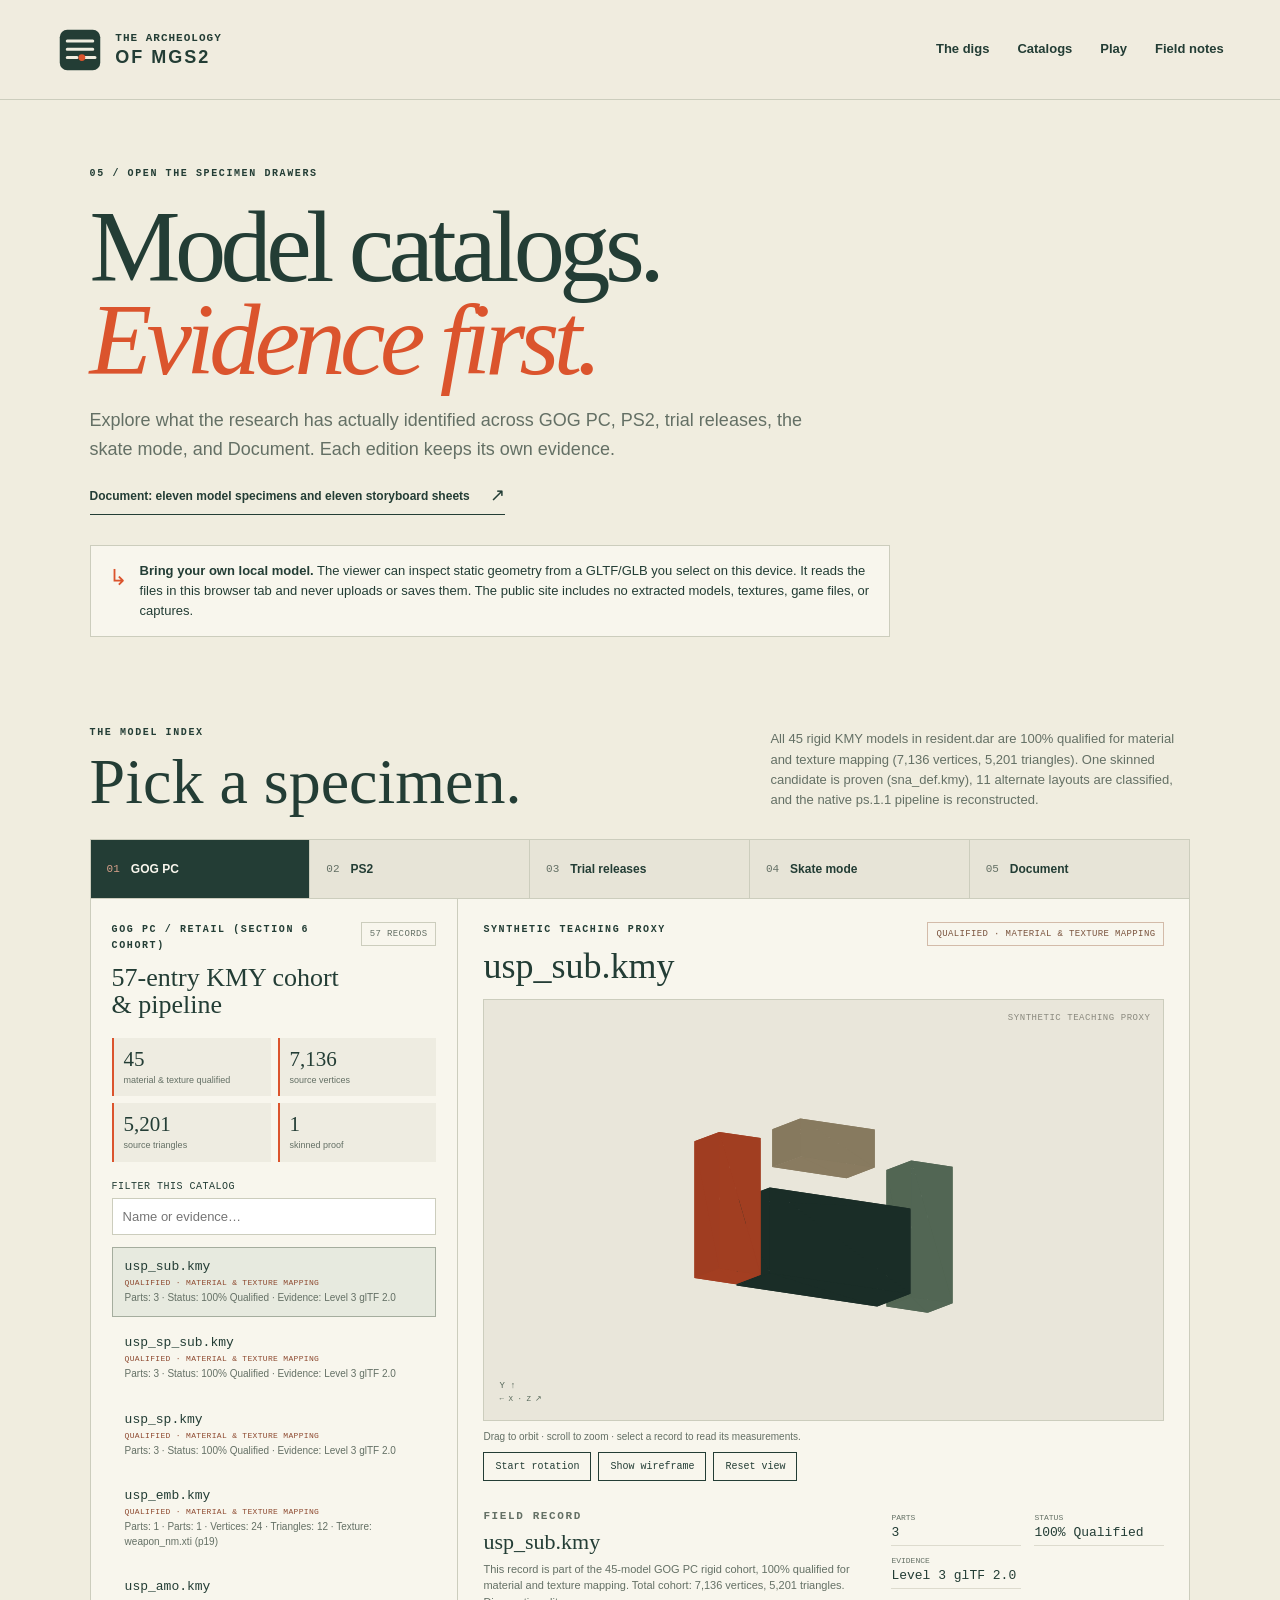
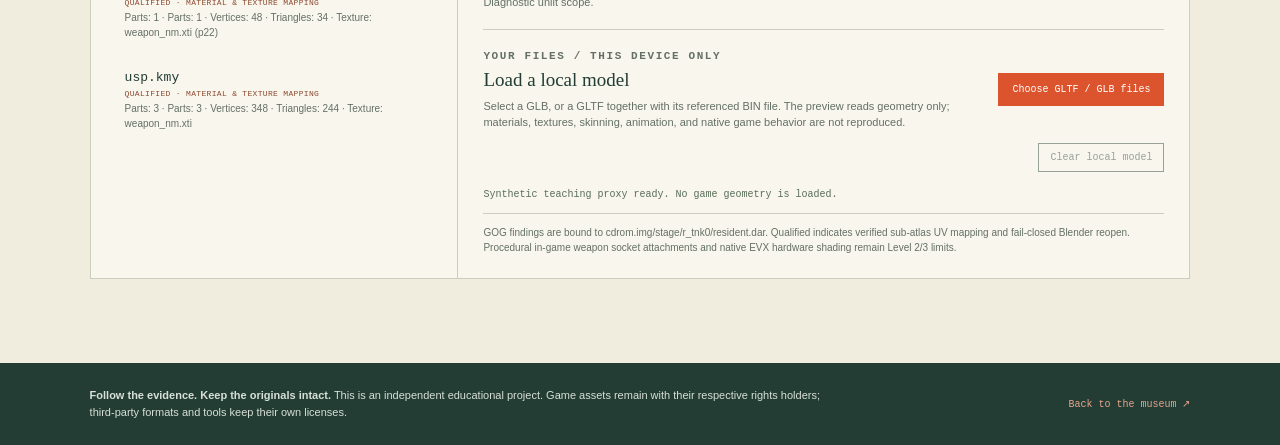
==== commit 04e16e53: "Expand Document model and storyboard archaeology" ====
--- a/catalog.html
+++ b/catalog.html
@@ -8,8 +8,8 @@
   <title>Model catalogs — The Archeology of MGS2</title>
   <link rel="icon" href="favicon.svg?v=20261018-archaeology-mark" type="image/svg+xml">
   <link rel="stylesheet" href="styles.css?v=20261023-document">
-  <link rel="stylesheet" href="catalog.css?v=20261023-document">
-  <script src="catalog.js?v=20261023-document" defer></script>
+  <link rel="stylesheet" href="catalog.css?v=20261023-document-expanded">
+  <script src="catalog.js?v=20261023-document-expanded" defer></script>
 </head>
 <body class="catalog-page">
   <a class="skip" href="#main">Skip to the catalog</a>
@@ -23,7 +23,7 @@
       <p class="eyebrow">05 / OPEN THE SPECIMEN DRAWERS</p>
       <h1>Model catalogs.<br><em>Evidence first.</em></h1>
       <p class="catalog-lede">Explore what the research has actually identified across GOG PC, PS2, trial releases, the skate mode, and Document. Each edition keeps its own evidence.</p>
-      <p><a class="text-link" href="document.html">New dig: The Document of MGS2 <span aria-hidden="true">↗</span></a></p>
+      <p><a class="text-link" href="document.html">Document: eleven model specimens and eleven storyboard sheets <span aria-hidden="true">↗</span></a></p>
       <div class="catalog-boundary"><span aria-hidden="true">↳</span><p><strong>Bring your own local model.</strong> The viewer can inspect static geometry from a GLTF/GLB you select on this device. It reads the files in this browser tab and never uploads or saves them. The public site includes no extracted models, textures, game files, or captures.</p></div>
     </section>
 
--- a/catalog.css
+++ b/catalog.css
@@ -80,3 +80,4 @@
 @media(max-width:390px){.catalog-tabs .catalog-tab{gap:6px;font-size:9px;padding:9px 7px}.catalog-results{grid-template-columns:1fr}.catalog-count{font-size:8px}.canvas-stamp{font-size:7px}.catalog-page .site-header nav{gap:6px}.catalog-page .brand{font-size:8px}}
 @media(prefers-reduced-motion:reduce){.catalog-page *{scroll-behavior:auto!important;transition:none!important}}
 @media(max-width:680px){.catalog-tab:nth-child(even){border-right:0}.catalog-tab:nth-child(-n+4){border-bottom:1px solid var(--line)}.catalog-tab:last-child{grid-column:1/-1}}
+@media(max-width:680px){.viewer-heading{flex-direction:column;align-items:stretch}.viewer-heading .status-pill{align-self:start;max-width:100%;white-space:normal;overflow-wrap:anywhere;line-height:1.5}}
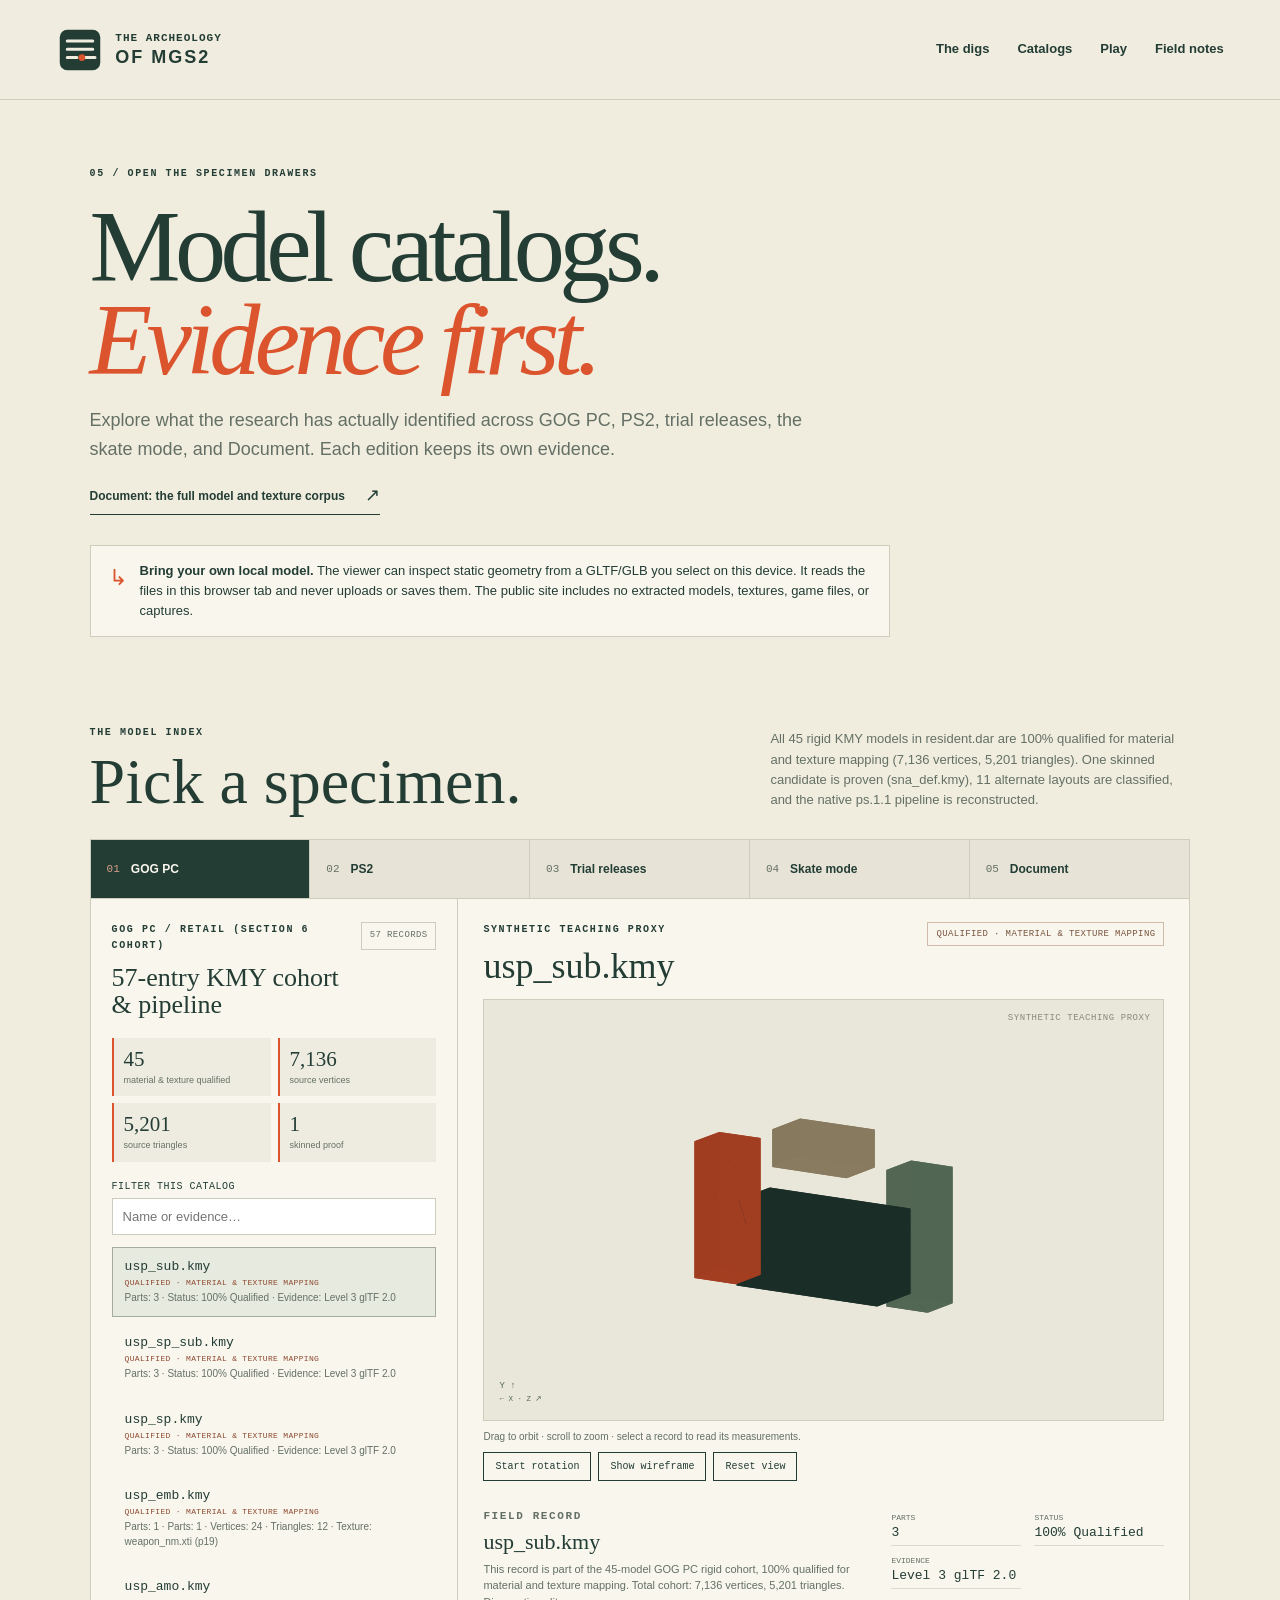
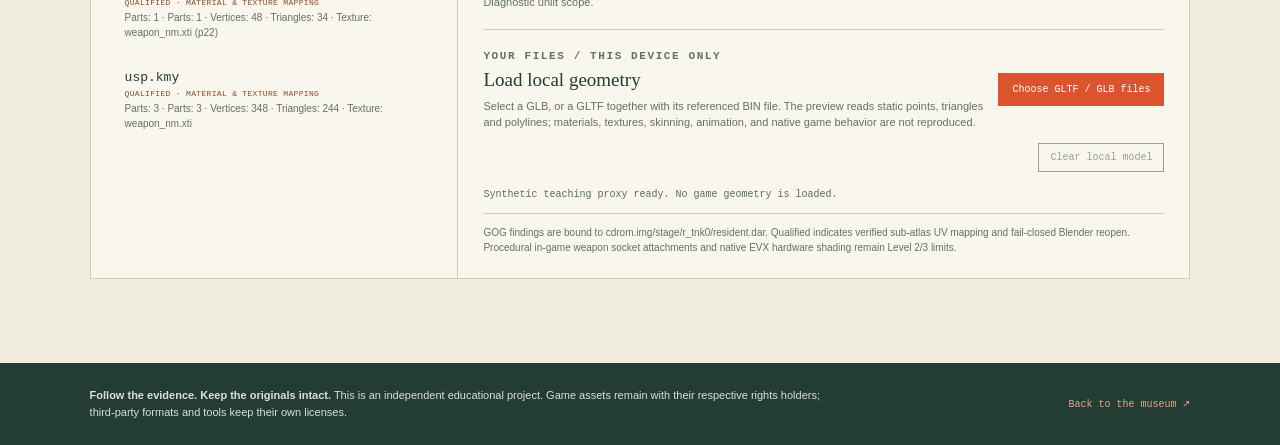
==== commit 616e81a8: "Expand Document corpus and source-format archaeology" ====
--- a/catalog.html
+++ b/catalog.html
@@ -8,8 +8,9 @@
   <title>Model catalogs — The Archeology of MGS2</title>
   <link rel="icon" href="favicon.svg?v=20261018-archaeology-mark" type="image/svg+xml">
   <link rel="stylesheet" href="styles.css?v=20261023-document">
-  <link rel="stylesheet" href="catalog.css?v=20261023-document-expanded">
-  <script src="catalog.js?v=20261023-document-expanded" defer></script>
+  <link rel="stylesheet" href="catalog.css?v=20261023-document-corpus">
+  <script src="document-data.js?v=20261023-document-corpus" defer></script>
+  <script src="catalog.js?v=20261023-document-corpus" defer></script>
 </head>
 <body class="catalog-page">
   <a class="skip" href="#main">Skip to the catalog</a>
@@ -23,7 +24,7 @@
       <p class="eyebrow">05 / OPEN THE SPECIMEN DRAWERS</p>
       <h1>Model catalogs.<br><em>Evidence first.</em></h1>
       <p class="catalog-lede">Explore what the research has actually identified across GOG PC, PS2, trial releases, the skate mode, and Document. Each edition keeps its own evidence.</p>
-      <p><a class="text-link" href="document.html">Document: eleven model specimens and eleven storyboard sheets <span aria-hidden="true">↗</span></a></p>
+      <p><a class="text-link" href="document.html">Document: the full model and texture corpus <span aria-hidden="true">↗</span></a></p>
       <div class="catalog-boundary"><span aria-hidden="true">↳</span><p><strong>Bring your own local model.</strong> The viewer can inspect static geometry from a GLTF/GLB you select on this device. It reads the files in this browser tab and never uploads or saves them. The public site includes no extracted models, textures, game files, or captures.</p></div>
     </section>
 
@@ -44,8 +45,15 @@
           <div class="index-heading"><div><p class="eyebrow" id="catalog-kicker">GOG PC / RETAIL</p><h3 id="catalog-title">Qualified specimens</h3></div><span class="catalog-count" id="catalog-count">5 records</span></div>
           <div class="catalog-stats" id="catalog-stats"></div>
           <label class="search-label" for="catalog-search">Filter this catalog</label>
-          <input id="catalog-search" type="search" placeholder="Name or evidence…" autocomplete="off">
+          <input id="catalog-search" type="search" placeholder="Name or evidence…" autocomplete="off" aria-controls="catalog-results">
+          <div class="corpus-model-filters" id="corpus-model-filters" hidden>
+            <label for="document-model-family">Source family<select id="document-model-family"><option value="all">All families</option><option value="EVM">EVM</option><option value="KMS">KMS / nested ZMS</option><option value="Physics8020.0002">Physics models</option></select></label>
+            <label for="document-model-comparison">Position comparison<select id="document-model-comparison"><option value="all">All comparisons</option><option value="gog">GOG exact metric match</option><option value="trial">Trial exact metric match</option><option value="different">No exact GOG metric match</option></select></label>
+            <label for="document-model-status">Geometry evidence<select id="document-model-status"><option value="all">All static exports</option><option value="static_geometry">Static source geometry</option><option value="part_local_geometry">Part-local / assembly open</option><option value="static_polygon_geometry">Authored Physics polygons</option></select></label>
+            <button id="document-model-reset" type="button">Reset filters</button>
+          </div>
           <div id="catalog-results" class="catalog-results" role="listbox" aria-label="Specimens"></div>
+          <div class="catalog-pagination" id="catalog-pagination" hidden><button id="catalog-prev" type="button" disabled>Previous</button><p id="catalog-page-status" role="status" aria-live="polite"></p><button id="catalog-next" type="button">Next</button></div>
         </aside>
 
         <section class="specimen-viewer" aria-label="Interactive specimen preview">
@@ -65,11 +73,12 @@
             <button id="reset-view" type="button">Reset view</button>
           </div>
           <div class="selected-record">
-            <div><p class="eyebrow">FIELD RECORD</p><h4 id="record-title">—</h4><p id="record-description"></p></div>
+            <div><p class="eyebrow">FIELD RECORD</p><h4 id="record-title">—</h4><p id="record-description"></p><a id="record-permalink" class="record-permalink" href="catalog.html?edition=document" hidden>Link to this record ↗</a></div>
             <dl id="record-metrics" class="record-metrics"></dl>
           </div>
+          <details id="record-source-metadata" class="record-source-metadata" hidden><summary>Source identities and comparison metadata</summary><p>Names are bounded source correlations. The comparison metric and its limits are defined in the <a href="DOCUMENT_RESEARCH.md">Document field notes</a>.</p><pre id="record-source-json"></pre></details>
           <div class="local-import">
-            <div><p class="eyebrow">YOUR FILES / THIS DEVICE ONLY</p><h4>Load a local model</h4><p>Select a GLB, or a GLTF together with its referenced BIN file. The preview reads geometry only; materials, textures, skinning, animation, and native game behavior are not reproduced.</p></div>
+            <div><p class="eyebrow">YOUR FILES / THIS DEVICE ONLY</p><h4>Load local geometry</h4><p>Select a GLB, or a GLTF together with its referenced BIN file. The preview reads static points, triangles and polylines; materials, textures, skinning, animation, and native game behavior are not reproduced.</p></div>
             <label class="file-button" for="local-model-files">Choose GLTF / GLB files</label>
             <input id="local-model-files" type="file" accept=".gltf,.glb,.bin,model/gltf+json,model/gltf-binary" multiple>
             <button id="clear-local-model" type="button" disabled>Clear local model</button>
@@ -79,6 +88,7 @@
         </section>
       </div>
     </section>
+    <noscript><p class="catalog-no-script">The interactive catalog needs JavaScript. <a href="DOCUMENT_RESEARCH.md">Read the Document field notes</a> or <a href="document-corpus.json">inspect the public metadata index</a>. Extracted assets remain local.</p></noscript>
   </main>
 
   <footer class="catalog-footer"><p><strong>Follow the evidence. Keep the originals intact.</strong> This is an independent educational project. Game assets remain with their respective rights holders; third-party formats and tools keep their own licenses.</p><a href="index.html">Back to the museum ↗</a></footer>
--- a/catalog.css
+++ b/catalog.css
@@ -37,6 +37,22 @@
 .catalog-item strong{display:block;font:13px var(--mono);overflow-wrap:anywhere}
 .catalog-item span{display:block;font-size:10px;color:var(--muted);line-height:1.45;margin-top:4px}
 .catalog-item .item-status{font:8px var(--mono);letter-spacing:.04em;text-transform:uppercase;color:#8d492f}
+.corpus-model-filters{display:grid;grid-template-columns:minmax(0,1fr);gap:8px;margin-top:12px}
+.corpus-model-filters[hidden],.catalog-pagination[hidden],.record-source-metadata[hidden],.record-permalink[hidden]{display:none}
+.corpus-model-filters label{display:grid;gap:4px;font:9px/1.5 var(--mono);color:var(--muted)}
+.corpus-model-filters select{min-width:0;width:100%;padding:8px;border:1px solid var(--line);border-radius:0;background:var(--paper-light);color:var(--ink);font:11px var(--sans)}
+.corpus-model-filters button,.catalog-pagination button,.corpus-retry{border:1px solid var(--ink);border-radius:0;background:transparent;color:var(--ink);padding:8px 10px;font:10px var(--mono);cursor:pointer}
+.corpus-model-filters button{justify-self:start}
+.catalog-pagination{display:flex;gap:8px;align-items:center;justify-content:space-between;margin-top:12px}
+.catalog-pagination p{font:9px/1.5 var(--mono);color:var(--muted);text-align:center;margin:0}
+.catalog-pagination button:disabled{opacity:.4;cursor:not-allowed}
+.record-permalink{display:inline-block;margin-top:12px;font:10px/1.5 var(--mono)}
+.record-source-metadata{margin-top:16px;padding:12px;border:1px solid var(--line);font:11px/1.6 var(--sans);min-width:0}
+.record-source-metadata summary{cursor:pointer;font:10px/1.6 var(--mono)}
+.record-source-metadata pre{font:10px/1.6 var(--mono);max-height:360px;overflow:auto;white-space:pre-wrap;overflow-wrap:anywhere;margin:12px 0 0;max-width:100%}
+.catalog-no-script{padding:24px 7%;font-size:13px;line-height:1.8}
+.index-heading>div{min-width:0}.index-heading h3{overflow-wrap:anywhere}.catalog-count{white-space:normal;flex-shrink:0;max-width:95px;text-align:center;line-height:1.5}
+.catalog-item span{overflow-wrap:anywhere}
 .empty-results{font-size:12px;color:var(--muted);padding:12px}
 .specimen-viewer{padding:23px 25px;min-width:0}
 .viewer-heading{display:flex;justify-content:space-between;align-items:start;gap:15px;margin-bottom:13px}
